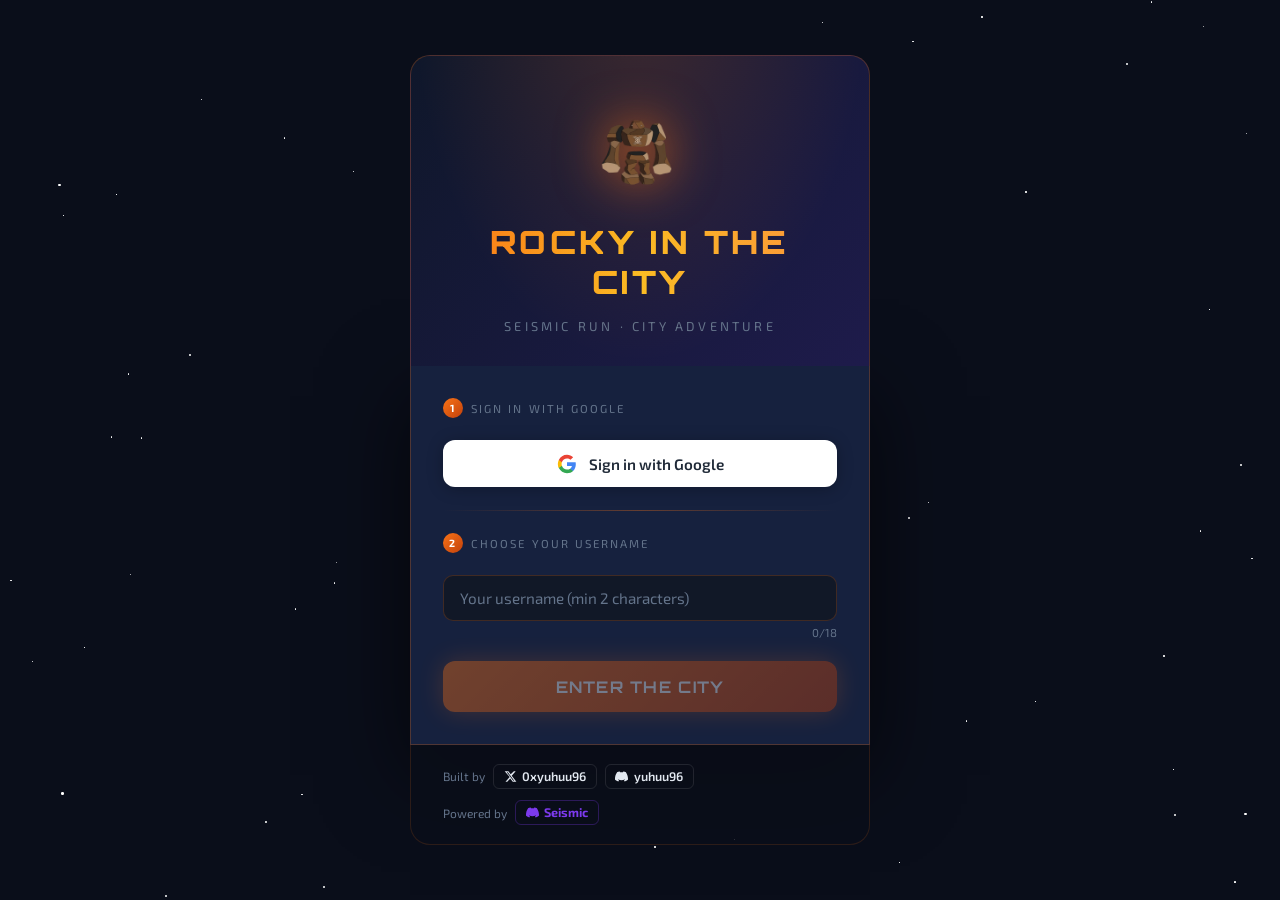
==== index.html @ 854e9d30 "Initial release: Rocky In The City v1.0" ====
﻿<!DOCTYPE html>
<html lang="en">
<head>
  <meta charset="UTF-8">
  <meta name="viewport" content="width=device-width,initial-scale=1">
  <title>Rocky In The City</title>
  <meta name="description" content="Rocky In The City – a Seismic runner game. Jump over buildings, dodge UFOs, collect gems!">
  <link rel="icon" type="image/png" href="assets/Rocky.png">
  <link rel="stylesheet" href="css/style.css">
</head>
<body>
<div id="stars"></div>

<!-- LOGIN -->
<div id="loginScreen" class="screen active">
  <div class="login-wrap">
    <div class="hero-banner">
      <img class="hero-rocky" src="assets/Rocky.png" alt="Rocky">
      <div class="game-title">ROCKY IN THE CITY</div>
      <div class="game-sub">Seismic Run &middot; City Adventure</div>
    </div>
    <div class="login-body">
      <div class="step-label"><span class="step-num">1</span>Sign in with Google</div>
      <button class="btn-google" id="btnGoogle">
        <svg width="20" height="20" viewBox="0 0 24 24"><path d="M22.56 12.25c0-.78-.07-1.53-.2-2.25H12v4.26h5.92c-.26 1.37-1.04 2.53-2.21 3.31v2.77h3.57c2.08-1.92 3.28-4.74 3.28-8.09z" fill="#4285F4"/><path d="M12 23c2.97 0 5.46-.98 7.28-2.66l-3.57-2.77c-.98.66-2.23 1.06-3.71 1.06-2.86 0-5.29-1.93-6.16-4.53H2.18v2.84C3.99 20.53 7.7 23 12 23z" fill="#34A853"/><path d="M5.84 14.09c-.22-.66-.35-1.36-.35-2.09s.13-1.43.35-2.09V7.07H2.18C1.43 8.55 1 10.22 1 12s.43 3.45 1.18 4.93l3.66-2.84z" fill="#FBBC05"/><path d="M12 5.38c1.62 0 3.06.56 4.21 1.64l3.15-3.15C17.45 2.09 14.97 1 12 1 7.7 1 3.99 3.47 2.18 7.07l3.66 2.84c.87-2.6 3.3-4.53 6.16-4.53z" fill="#EA4335"/></svg>
        Sign in with Google
      </button>
      <div class="g-badge" id="gBadge">
        <svg width="16" height="16" viewBox="0 0 24 24" fill="none"><path d="M20 6L9 17l-5-5" stroke="#4ade80" stroke-width="2.5" stroke-linecap="round" stroke-linejoin="round"/></svg>
        <span id="gEmail">—</span>
      </div>
      <div class="divider"></div>
      <div class="step-label"><span class="step-num">2</span>Choose your username</div>
      <div>
        <input class="input-field" id="usernameInput" type="text" maxlength="18" placeholder="Your username (min 2 characters)">
        <div class="char-count"><span id="charCount">0</span>/18</div>
      </div>
      <button class="btn-start" id="btnStart">ENTER THE CITY</button>
    </div>
    <div class="login-footer">
      <div class="built-by">
        <span>Built by</span>
        <a href="https://x.com/0xyuhuu96" target="_blank" class="social-link">
          <svg width="13" height="13" viewBox="0 0 24 24" fill="currentColor"><path d="M18.244 2.25h3.308l-7.227 8.26 8.502 11.24H16.17l-4.714-6.231-5.401 6.231H2.744l7.73-8.835L1.254 2.25H8.08l4.253 5.622zm-1.161 17.52h1.833L7.084 4.126H5.117z"/></svg>
          0xyuhuu96
        </a>
        <a href="https://discord.com/users/yuhuu96" target="_blank" class="social-link">
          <svg width="13" height="13" viewBox="0 0 24 24" fill="currentColor"><path d="M20.317 4.37a19.791 19.791 0 0 0-4.885-1.515.074.074 0 0 0-.079.037c-.21.375-.444.864-.608 1.25a18.27 18.27 0 0 0-5.487 0 12.64 12.64 0 0 0-.617-1.25.077.077 0 0 0-.079-.037A19.736 19.736 0 0 0 3.677 4.37a.07.07 0 0 0-.032.027C.533 9.046-.32 13.58.099 18.057c.002.022.015.043.033.055a19.928 19.928 0 0 0 5.993 3.03.078.078 0 0 0 .084-.028c.462-.63.874-1.295 1.226-1.994a.076.076 0 0 0-.041-.106 13.107 13.107 0 0 1-1.872-.892.077.077 0 0 1-.008-.128 10.2 10.2 0 0 0 .372-.292.074.074 0 0 1 .077-.01c3.928 1.793 8.18 1.793 12.062 0a.074.074 0 0 1 .078.01c.12.098.246.198.373.292a.077.077 0 0 1-.006.127 12.299 12.299 0 0 1-1.873.892.077.077 0 0 0-.041.107c.36.698.772 1.362 1.225 1.993a.076.076 0 0 0 .084.028 19.839 19.839 0 0 0 6.002-3.03.077.077 0 0 0 .032-.054c.5-5.177-.838-9.674-3.549-13.66a.061.061 0 0 0-.031-.03z"/></svg>
          yuhuu96
        </a>
      </div>
      <div class="powered-by">
        <span>Powered by</span>
        <a href="https://discord.gg/seismic" target="_blank" class="seismic-link">
          <svg width="13" height="13" viewBox="0 0 24 24" fill="currentColor"><path d="M20.317 4.37a19.791 19.791 0 0 0-4.885-1.515.074.074 0 0 0-.079.037c-.21.375-.444.864-.608 1.25a18.27 18.27 0 0 0-5.487 0 12.64 12.64 0 0 0-.617-1.25.077.077 0 0 0-.079-.037A19.736 19.736 0 0 0 3.677 4.37a.07.07 0 0 0-.032.027C.533 9.046-.32 13.58.099 18.057c.002.022.015.043.033.055a19.928 19.928 0 0 0 5.993 3.03.078.078 0 0 0 .084-.028c.462-.63.874-1.295 1.226-1.994a.076.076 0 0 0-.041-.106 13.107 13.107 0 0 1-1.872-.892.077.077 0 0 1-.008-.128 10.2 10.2 0 0 0 .372-.292.074.074 0 0 1 .077-.01c3.928 1.793 8.18 1.793 12.062 0a.074.074 0 0 1 .078.01c.12.098.246.198.373.292a.077.077 0 0 1-.006.127 12.299 12.299 0 0 1-1.873.892.077.077 0 0 0-.041.107c.36.698.772 1.362 1.225 1.993a.076.076 0 0 0 .084.028 19.839 19.839 0 0 0 6.002-3.03.077.077 0 0 0 .032-.054c.5-5.177-.838-9.674-3.549-13.66a.061.061 0 0 0-.031-.03z"/></svg>
          Seismic
        </a>
      </div>
    </div>
  </div>
</div>

<!-- GAME -->
<div id="gameScreen" class="screen">
  <div class="hud">
    <div class="hud-left">
      <div class="avatar-circle" id="avatarCircle">R</div>
      <div class="hud-name" id="hudName">Player</div>
    </div>
    <div class="hud-scores">
      <div class="score-block"><div class="score-label">SCORE</div><div class="score-val main" id="scoreDisplay">00000</div></div>
      <div class="score-block"><div class="score-label">BEST</div><div class="score-val best" id="bestDisplay">00000</div></div>
    </div>
    <button class="btn-lb" id="btnLB">LEADERBOARD</button>
  </div>
  <div class="canvas-wrap">
    <canvas id="gameCanvas" width="920" height="290"></canvas>
    <div class="overlay" id="startOverlay">
      <div class="overlay-title">ROCKY'S RUN</div>
      <div class="overlay-sub">Jump over buildings &middot; Dodge UFOs &middot; Collect gems</div>
      <div class="key-row">
        <span class="key-tag">SPACE / UP = Jump</span>
        <span class="key-tag">DOWN = Duck</span>
        <span class="key-tag">Tap = Jump</span>
      </div>
      <button class="btn-action" id="btnPlay">PLAY</button>
    </div>
    <div class="overlay hidden" id="goOverlay">
      <div class="overlay-title">GAME OVER</div>
      <div class="go-score" id="goScore">Score: 0</div>
      <div class="go-best" id="goBest">NEW BEST SCORE!</div>
      <button class="btn-action" id="btnRestart">PLAY AGAIN</button>
    </div>
  </div>
  <div class="mobile-btns">
    <button class="mbtn" id="mJump">JUMP</button>
    <button class="mbtn" id="mDuck">DUCK</button>
  </div>
</div>

<!-- LEADERBOARD MODAL -->
<div class="modal-bg" id="lbModal">
  <div class="modal">
    <div class="modal-header">
      <div class="modal-title">LEADERBOARD</div>
      <button class="btn-close" id="btnCloseLB">&#x2715;</button>
    </div>
    <div id="lbContent"><p class="lb-empty">No scores yet. Be the first!</p></div>
  </div>
</div>

<div class="toast" id="toast"></div>

<script src="js/rocky.js"></script>
<script src="js/main.js"></script>
<script src="js/game.js"></script>
</body>
</html>
---- css/style.css ----
@import url('https://fonts.googleapis.com/css2?family=Orbitron:wght@400;700;900&family=Exo+2:wght@300;400;600;700&display=swap');
:root{--bg:#0a0e1a;--surface:#111827;--card:#16213e;--border:rgba(249,115,22,.25);--accent:#f97316;--accent2:#fb923c;--gold:#fbbf24;--silver:#94a3b8;--bronze:#cd7c3a;--text:#e2e8f0;--muted:#64748b;--danger:#ef4444;--glow:0 0 24px rgba(249,115,22,.5);}
*{margin:0;padding:0;box-sizing:border-box;}
body{background:var(--bg);color:var(--text);font-family:'Exo 2',sans-serif;min-height:100vh;overflow-x:hidden;}
#stars{position:fixed;inset:0;pointer-events:none;z-index:0;overflow:hidden;}
.star{position:absolute;background:#fff;border-radius:50%;animation:twinkle var(--d,3s) ease-in-out infinite;}
@keyframes twinkle{0%,100%{opacity:.2;transform:scale(1)}50%{opacity:.9;transform:scale(1.3)}}
.screen{display:none;position:relative;z-index:1;}
.screen.active{display:flex;}
#loginScreen{min-height:100vh;flex-direction:column;align-items:center;justify-content:center;padding:1.5rem;}
.login-wrap{width:min(460px,100%);animation:slideUp .7s cubic-bezier(.34,1.56,.64,1) both;}
@keyframes slideUp{from{opacity:0;transform:translateY(50px)}to{opacity:1;transform:translateY(0)}}
.hero-banner{background:linear-gradient(135deg,#0f172a,#1e1b4b);border:1px solid var(--border);border-bottom:none;border-radius:20px 20px 0 0;padding:2.5rem 2rem 2rem;display:flex;flex-direction:column;align-items:center;gap:1rem;position:relative;overflow:hidden;}
.hero-banner::before{content:'';position:absolute;inset:0;background:radial-gradient(ellipse at 50% -20%,rgba(249,115,22,.18),transparent 70%);pointer-events:none;}
.hero-rocky{width:110px;height:110px;object-fit:contain;filter:drop-shadow(0 0 24px rgba(249,115,22,.7));animation:float 3s ease-in-out infinite;}
@keyframes float{0%,100%{transform:translateY(0)}50%{transform:translateY(-10px)}}
.game-title{font-family:'Orbitron',monospace;font-size:2rem;font-weight:900;background:linear-gradient(90deg,var(--accent),var(--gold),var(--accent2));-webkit-background-clip:text;-webkit-text-fill-color:transparent;letter-spacing:.1em;text-align:center;}
.game-sub{color:var(--muted);font-size:.8rem;letter-spacing:.25em;text-transform:uppercase;}
.login-body{background:var(--card);border:1px solid var(--border);border-top:none;padding:2rem;display:flex;flex-direction:column;gap:1.4rem;box-shadow:0 30px 80px rgba(0,0,0,.6);}
.step-label{font-size:.72rem;letter-spacing:.18em;text-transform:uppercase;color:var(--muted);display:flex;align-items:center;gap:.5rem;}
.step-num{width:20px;height:20px;border-radius:50%;background:linear-gradient(135deg,var(--accent),#c2410c);color:#fff;font-size:.65rem;font-weight:700;display:flex;align-items:center;justify-content:center;flex-shrink:0;}
.btn-google{width:100%;display:flex;align-items:center;justify-content:center;gap:.75rem;background:#fff;color:#1f2937;border:none;border-radius:12px;padding:.85rem;font-family:'Exo 2',sans-serif;font-size:.95rem;font-weight:600;cursor:pointer;transition:all .2s;box-shadow:0 2px 16px rgba(0,0,0,.25);}
.btn-google:hover{transform:translateY(-2px);box-shadow:0 8px 24px rgba(0,0,0,.35);}
.btn-google.done{background:#f0fdf4;color:#166534;border:1px solid #bbf7d0;}
.g-badge{display:none;align-items:center;gap:.6rem;background:rgba(34,197,94,.1);border:1px solid rgba(34,197,94,.3);border-radius:10px;padding:.55rem 1rem;font-size:.88rem;color:#4ade80;}
.input-field{width:100%;background:var(--surface);border:1.5px solid rgba(249,115,22,.2);border-radius:10px;padding:.8rem 1rem;color:var(--text);font-family:'Exo 2',sans-serif;font-size:.95rem;outline:none;transition:all .2s;}
.input-field:focus{border-color:var(--accent);box-shadow:0 0 0 3px rgba(249,115,22,.12);}
.input-field::placeholder{color:var(--muted);}
.char-count{text-align:right;font-size:.72rem;color:var(--muted);margin-top:.25rem;}
.divider{height:1px;background:linear-gradient(90deg,transparent,rgba(249,115,22,.35),transparent);}
.btn-start{width:100%;background:linear-gradient(135deg,var(--accent),#c2410c);border:none;border-radius:12px;padding:.95rem;color:#fff;font-family:'Orbitron',monospace;font-size:1rem;font-weight:700;letter-spacing:.08em;cursor:pointer;transition:all .2s;box-shadow:var(--glow);opacity:.4;pointer-events:none;}
.btn-start.ready{opacity:1;pointer-events:auto;}
.btn-start.ready:hover{transform:translateY(-3px);box-shadow:0 0 36px rgba(249,115,22,.7);}
.login-footer{background:rgba(10,14,26,.8);border:1px solid rgba(249,115,22,.15);border-top:none;border-radius:0 0 20px 20px;padding:1.2rem 2rem;display:flex;flex-direction:column;gap:.7rem;}
.built-by{display:flex;align-items:center;gap:.5rem;font-size:.75rem;color:var(--muted);flex-wrap:wrap;}
.social-link{display:inline-flex;align-items:center;gap:.35rem;color:var(--text);text-decoration:none;font-weight:600;font-size:.78rem;padding:.25rem .6rem;border:1px solid rgba(255,255,255,.1);border-radius:6px;transition:all .2s;}
.social-link:hover{border-color:var(--accent);color:var(--accent);background:rgba(249,115,22,.08);}
.powered-by{display:flex;align-items:center;gap:.5rem;font-size:.75rem;color:var(--muted);}
.seismic-link{display:inline-flex;align-items:center;gap:.35rem;color:#7c3aed;text-decoration:none;font-weight:700;font-size:.78rem;padding:.25rem .6rem;border:1px solid rgba(124,58,237,.3);border-radius:6px;transition:all .2s;}
.seismic-link:hover{border-color:#7c3aed;background:rgba(124,58,237,.1);}
#gameScreen{flex-direction:column;align-items:center;min-height:100vh;padding:1rem;gap:.75rem;}
.hud{width:min(920px,100%);display:flex;align-items:center;justify-content:space-between;flex-wrap:wrap;gap:.5rem;}
.hud-left{display:flex;align-items:center;gap:.6rem;}
.avatar-circle{width:32px;height:32px;border-radius:50%;background:linear-gradient(135deg,var(--accent),#c2410c);display:flex;align-items:center;justify-content:center;font-weight:700;font-size:.9rem;flex-shrink:0;}
.hud-name{font-size:.88rem;font-weight:600;max-width:120px;white-space:nowrap;overflow:hidden;text-overflow:ellipsis;}
.hud-scores{display:flex;gap:1.2rem;align-items:center;}
.score-block{display:flex;flex-direction:column;align-items:center;}
.score-label{font-size:.6rem;letter-spacing:.15em;text-transform:uppercase;color:var(--muted);}
.score-val{font-family:'Orbitron',monospace;font-size:1.15rem;font-weight:700;}
.score-val.main{color:var(--accent);text-shadow:0 0 12px rgba(249,115,22,.5);}
.score-val.best{color:var(--gold);text-shadow:0 0 12px rgba(251,191,36,.4);}
.btn-lb{background:var(--card);border:1px solid var(--border);border-radius:10px;color:var(--gold);font-family:'Exo 2',sans-serif;font-size:.82rem;font-weight:700;padding:.4rem .9rem;cursor:pointer;transition:all .2s;letter-spacing:.05em;}
.btn-lb:hover{border-color:var(--gold);background:rgba(251,191,36,.08);}
.canvas-wrap{position:relative;width:min(920px,100%);border-radius:18px;overflow:hidden;border:2px solid rgba(249,115,22,.3);box-shadow:0 0 50px rgba(249,115,22,.12),0 25px 70px rgba(0,0,0,.7);}
canvas{display:block;width:100%;height:auto;}
.overlay{position:absolute;inset:0;display:flex;flex-direction:column;align-items:center;justify-content:center;gap:1.2rem;background:rgba(10,14,26,.88);backdrop-filter:blur(6px);transition:opacity .35s;}
.overlay.hidden{opacity:0;pointer-events:none;}
.overlay-title{font-family:'Orbitron',monospace;font-size:1.9rem;font-weight:900;background:linear-gradient(90deg,var(--accent),var(--gold));-webkit-background-clip:text;-webkit-text-fill-color:transparent;letter-spacing:.08em;}
.overlay-sub{color:var(--muted);font-size:.88rem;letter-spacing:.1em;text-align:center;}
.key-row{display:flex;flex-wrap:wrap;gap:.5rem;justify-content:center;}
.key-tag{background:var(--surface);border:1.5px solid rgba(249,115,22,.3);border-radius:8px;padding:.28rem .7rem;font-family:'Orbitron',monospace;font-size:.72rem;color:var(--accent);}
.btn-action{background:linear-gradient(135deg,var(--accent),#c2410c);border:none;border-radius:12px;padding:.8rem 2.2rem;color:#fff;font-family:'Orbitron',monospace;font-size:1rem;font-weight:700;cursor:pointer;letter-spacing:.07em;box-shadow:var(--glow);transition:all .2s;}
.btn-action:hover{transform:scale(1.06);box-shadow:0 0 36px rgba(249,115,22,.7);}
.go-score{font-size:1rem;color:var(--text);}
.go-best{font-size:.95rem;color:var(--gold);display:none;font-family:'Orbitron',monospace;letter-spacing:.05em;}
.mobile-btns{display:none;gap:1rem;width:min(920px,100%);justify-content:center;}
.mbtn{flex:1;max-width:155px;background:var(--card);border:2px solid var(--border);border-radius:14px;padding:.9rem;color:var(--accent);font-family:'Orbitron',monospace;font-size:.85rem;font-weight:700;cursor:pointer;transition:all .15s;letter-spacing:.04em;}
.mbtn:active{background:rgba(249,115,22,.15);transform:scale(.96);}
@media(max-width:600px){.mobile-btns{display:flex;}}
.modal-bg{display:none;position:fixed;inset:0;z-index:200;background:rgba(0,0,0,.8);backdrop-filter:blur(8px);align-items:center;justify-content:center;padding:1rem;}
.modal-bg.open{display:flex;}
.modal{background:var(--card);border:1px solid var(--border);border-radius:22px;padding:2rem;width:min(520px,100%);max-height:88vh;overflow-y:auto;box-shadow:0 0 70px rgba(249,115,22,.18),0 40px 100px rgba(0,0,0,.8);animation:slideUp .4s cubic-bezier(.34,1.56,.64,1) both;}
.modal-header{display:flex;align-items:center;justify-content:space-between;margin-bottom:1.6rem;}
.modal-title{font-family:'Orbitron',monospace;font-size:1.25rem;font-weight:900;background:linear-gradient(90deg,var(--accent),var(--gold));-webkit-background-clip:text;-webkit-text-fill-color:transparent;}
.btn-close{background:none;border:1px solid rgba(255,255,255,.1);border-radius:8px;color:var(--muted);font-size:1.1rem;width:32px;height:32px;cursor:pointer;display:flex;align-items:center;justify-content:center;transition:all .2s;}
.btn-close:hover{border-color:var(--danger);color:var(--danger);}
.lb-table{width:100%;border-collapse:collapse;}
.lb-table th{font-size:.68rem;letter-spacing:.16em;text-transform:uppercase;color:var(--muted);text-align:left;padding:.5rem;border-bottom:1px solid rgba(255,255,255,.07);}
.lb-table td{padding:.7rem .5rem;font-size:.9rem;border-bottom:1px solid rgba(255,255,255,.04);}
.lb-table tr:last-child td{border-bottom:none;}
.lb-table tr:hover td{background:rgba(249,115,22,.04);}
.rank-1 td:first-child{color:var(--gold);font-weight:700;}
.rank-2 td:first-child{color:var(--silver);font-weight:700;}
.rank-3 td:first-child{color:var(--bronze);font-weight:700;}
.score-td{font-family:'Orbitron',monospace;color:var(--accent);font-weight:700;}
.you-tag{display:inline-block;background:rgba(249,115,22,.15);border:1px solid rgba(249,115,22,.3);border-radius:4px;padding:0 .4rem;font-size:.68rem;color:var(--accent);margin-left:.4rem;vertical-align:middle;}
.lb-empty{text-align:center;color:var(--muted);padding:2.5rem;font-size:.9rem;}
.toast{position:fixed;bottom:1.8rem;left:50%;transform:translateX(-50%) translateY(120px);background:var(--card);border:1px solid var(--border);border-radius:12px;padding:.7rem 1.5rem;font-size:.9rem;color:var(--text);box-shadow:0 10px 36px rgba(0,0,0,.5);z-index:300;transition:transform .4s cubic-bezier(.34,1.56,.64,1);pointer-events:none;white-space:nowrap;}
.toast.show{transform:translateX(-50%) translateY(0);}
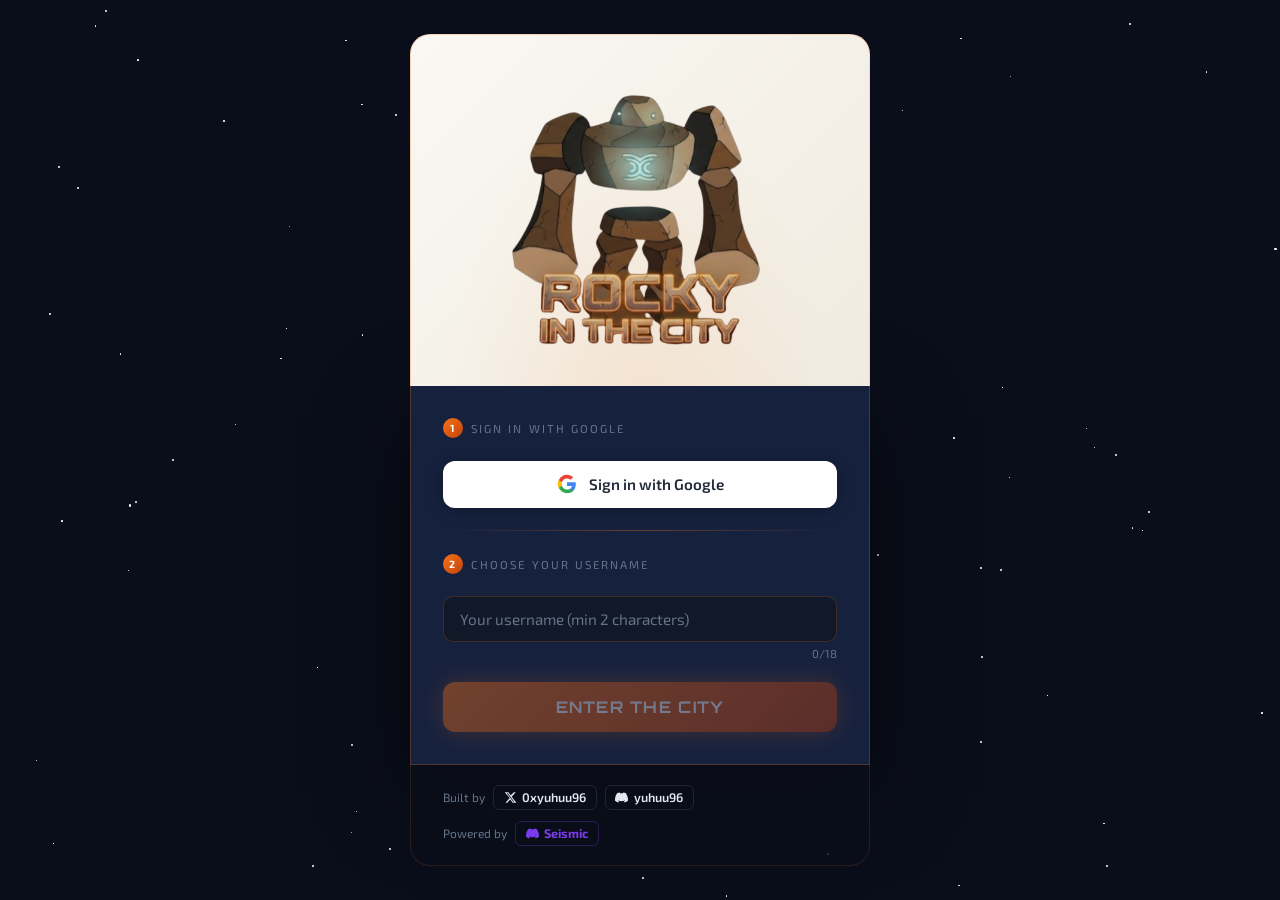
==== commit 3b64131f: "feat: use official Rocky logo, morning sky, ground alignment fix" ====
--- a/index.html
+++ b/index.html
@@ -15,9 +15,9 @@
 <div id="loginScreen" class="screen active">
   <div class="login-wrap">
     <div class="hero-banner">
-      <img class="hero-rocky" src="assets/Rocky.png" alt="Rocky">
-      <div class="game-title">ROCKY IN THE CITY</div>
-      <div class="game-sub">Seismic Run &middot; City Adventure</div>
+      <img class="hero-rocky" src="assets/Rockylogo.png" alt="Rocky">
+      <div class="game-title" style="display:none">ROCKY IN THE CITY</div>
+      <div class="game-sub" style="display:none">Seismic Run &middot; City Adventure</div>
     </div>
     <div class="login-body">
       <div class="step-label"><span class="step-num">1</span>Sign in with Google</div>
@@ -117,3 +117,4 @@
 </body>
 </html>
 
+
--- a/css/style.css
+++ b/css/style.css
@@ -1,4 +1,4 @@
-@import url('https://fonts.googleapis.com/css2?family=Orbitron:wght@400;700;900&family=Exo+2:wght@300;400;600;700&display=swap');
+﻿@import url('https://fonts.googleapis.com/css2?family=Orbitron:wght@400;700;900&family=Exo+2:wght@300;400;600;700&display=swap');
 :root{--bg:#0a0e1a;--surface:#111827;--card:#16213e;--border:rgba(249,115,22,.25);--accent:#f97316;--accent2:#fb923c;--gold:#fbbf24;--silver:#94a3b8;--bronze:#cd7c3a;--text:#e2e8f0;--muted:#64748b;--danger:#ef4444;--glow:0 0 24px rgba(249,115,22,.5);}
 *{margin:0;padding:0;box-sizing:border-box;}
 body{background:var(--bg);color:var(--text);font-family:'Exo 2',sans-serif;min-height:100vh;overflow-x:hidden;}
@@ -10,9 +10,9 @@
 #loginScreen{min-height:100vh;flex-direction:column;align-items:center;justify-content:center;padding:1.5rem;}
 .login-wrap{width:min(460px,100%);animation:slideUp .7s cubic-bezier(.34,1.56,.64,1) both;}
 @keyframes slideUp{from{opacity:0;transform:translateY(50px)}to{opacity:1;transform:translateY(0)}}
-.hero-banner{background:linear-gradient(135deg,#0f172a,#1e1b4b);border:1px solid var(--border);border-bottom:none;border-radius:20px 20px 0 0;padding:2.5rem 2rem 2rem;display:flex;flex-direction:column;align-items:center;gap:1rem;position:relative;overflow:hidden;}
-.hero-banner::before{content:'';position:absolute;inset:0;background:radial-gradient(ellipse at 50% -20%,rgba(249,115,22,.18),transparent 70%);pointer-events:none;}
-.hero-rocky{width:110px;height:110px;object-fit:contain;filter:drop-shadow(0 0 24px rgba(249,115,22,.7));animation:float 3s ease-in-out infinite;}
+.hero-banner{background:linear-gradient(135deg,#faf8f3,#f0ebe0);border:1px solid var(--border);border-bottom:none;border-radius:20px 20px 0 0;padding:2.5rem 2rem 2rem;display:flex;flex-direction:column;align-items:center;gap:1rem;position:relative;overflow:hidden;}
+.hero-banner::before{content:'';position:absolute;inset:0;background:radial-gradient(ellipse at 50% 110%,rgba(249,115,22,.10),transparent 60%);pointer-events:none;}
+.hero-rocky{width:280px;height:auto;object-fit:contain;mix-blend-mode:multiply;animation:float 3s ease-in-out infinite;}
 @keyframes float{0%,100%{transform:translateY(0)}50%{transform:translateY(-10px)}}
 .game-title{font-family:'Orbitron',monospace;font-size:2rem;font-weight:900;background:linear-gradient(90deg,var(--accent),var(--gold),var(--accent2));-webkit-background-clip:text;-webkit-text-fill-color:transparent;letter-spacing:.1em;text-align:center;}
 .game-sub{color:var(--muted);font-size:.8rem;letter-spacing:.25em;text-transform:uppercase;}
@@ -87,3 +87,4 @@
 .lb-empty{text-align:center;color:var(--muted);padding:2.5rem;font-size:.9rem;}
 .toast{position:fixed;bottom:1.8rem;left:50%;transform:translateX(-50%) translateY(120px);background:var(--card);border:1px solid var(--border);border-radius:12px;padding:.7rem 1.5rem;font-size:.9rem;color:var(--text);box-shadow:0 10px 36px rgba(0,0,0,.5);z-index:300;transition:transform .4s cubic-bezier(.34,1.56,.64,1);pointer-events:none;white-space:nowrap;}
 .toast.show{transform:translateX(-50%) translateY(0);}
+
